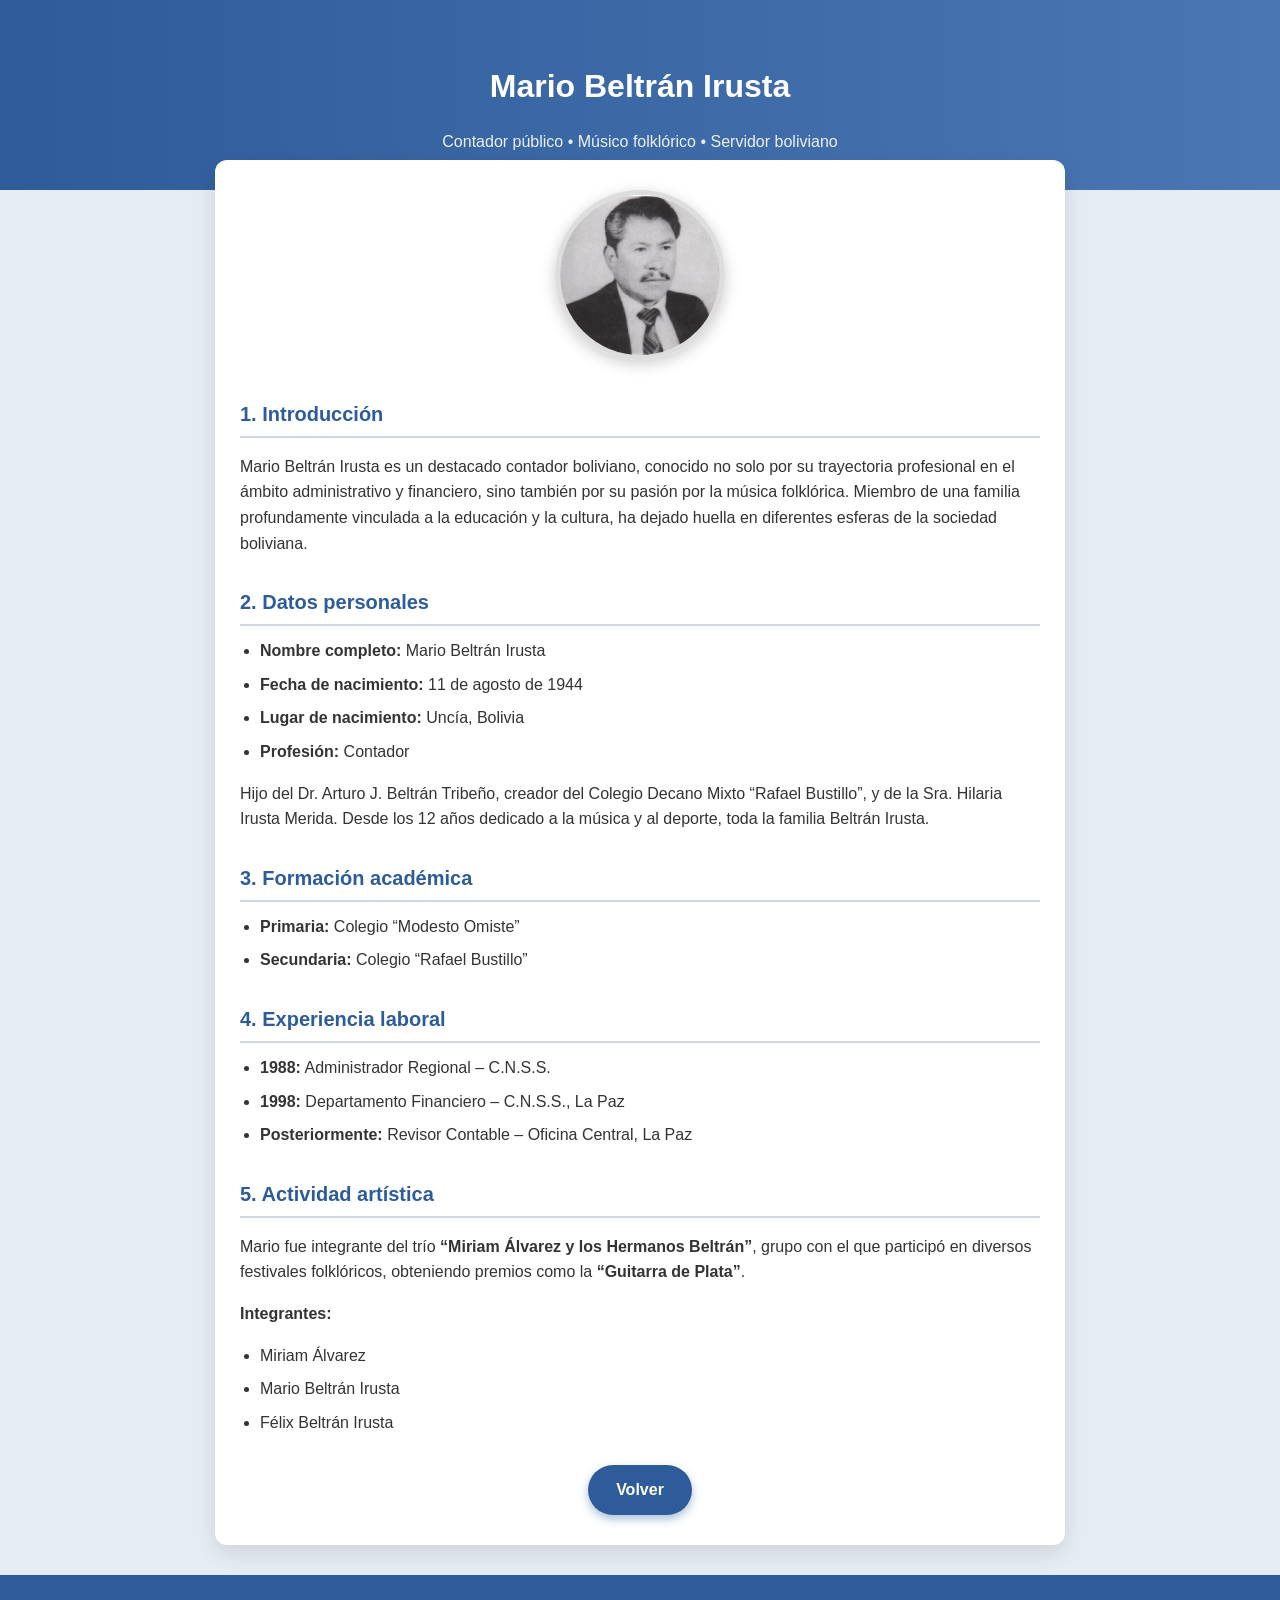
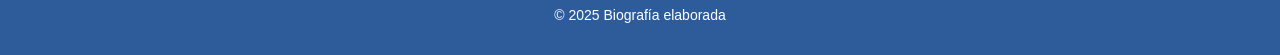
==== biografia1.html @ f3a8fcee "biografia" ====
<!DOCTYPE html>
<html lang="es">
<head>
  <meta charset="UTF-8" />
  <meta name="viewport" content="width=device-width, initial-scale=1.0"/>
  <title>Biografía de Mario Beltrán Irusta</title>
  <link rel="stylesheet" href="styles.css" />
</head>
<body>

  <header class="encabezado">
    <h1>Mario Beltrán Irusta</h1>
    <p class="subtitulo">Contador público • Músico folklórico • Servidor boliviano</p>
  </header>

  <main class="contenedor-biografia">

    <div class="foto-container">
      <img src="imagenes/Three.jpeg" alt="Foto de Mario Beltrán Irusta" class="foto-perfil" />
    </div>

    <section>
      <h2>1. Introducción</h2>
      <p>
        Mario Beltrán Irusta es un destacado contador boliviano, conocido no solo por su trayectoria profesional en el ámbito administrativo y financiero, sino también por su pasión por la música folklórica. Miembro de una familia profundamente vinculada a la educación y la cultura, ha dejado huella en diferentes esferas de la sociedad boliviana.
      </p>
    </section>

    <section>
      <h2>2. Datos personales</h2>
      <ul>
        <li><strong>Nombre completo:</strong> Mario Beltrán Irusta</li>
        <li><strong>Fecha de nacimiento:</strong> 11 de agosto de 1944</li>
        <li><strong>Lugar de nacimiento:</strong> Uncía, Bolivia</li>
        <li><strong>Profesión:</strong> Contador</li>
 
      </ul>
      <p>
        Hijo del Dr. Arturo J. Beltrán Tribeño, creador del Colegio Decano Mixto “Rafael Bustillo”, y de la Sra. Hilaria Irusta Merida. Desde los 12 años dedicado a la música y al deporte, toda la familia Beltrán Irusta.
      </p>
    </section>

    <section>
      <h2>3. Formación académica</h2>
      <ul>
        <li><strong>Primaria:</strong> Colegio “Modesto Omiste”</li>
        <li><strong>Secundaria:</strong> Colegio “Rafael Bustillo”</li>
      </ul>
    </section>

    <section>
      <h2>4. Experiencia laboral</h2>
      <ul>
        <li><strong>1988:</strong> Administrador Regional – C.N.S.S.</li>
        <li><strong>1998:</strong> Departamento Financiero – C.N.S.S., La Paz</li>
        <li><strong>Posteriormente:</strong> Revisor Contable – Oficina Central, La Paz</li>
      </ul>
    </section>

    <section>
      <h2>5. Actividad artística</h2>
      <p>
        Mario fue integrante del trío <strong>“Miriam Álvarez y los Hermanos Beltrán”</strong>, grupo con el que participó en diversos festivales folklóricos, obteniendo premios como la <strong>“Guitarra de Plata”</strong>.
      </p>
      <p><strong>Integrantes:</strong></p>
      <ul>
        <li>Miriam Álvarez</li>
        <li>Mario Beltrán Irusta</li>
        <li>Félix Beltrán Irusta</li>
      </ul>
    </section>

    <div class="boton-container">
      <a href="index.html" class="btn">Volver</a>
    </div>

  </main>

  <footer class="pie">
    <p>© 2025 Biografía elaborada </p>
  </footer>

</body>
</html>
---- styles.css ----
/* Fuente y cuerpo */
body {
  font-family: 'Segoe UI', Tahoma, Geneva, Verdana, sans-serif;
  margin: 0;
  background-color: #e6ecf3;
  color: #333;
  line-height: 1.6;
}

/* Encabezado */
.encabezado {
  background: linear-gradient(to right, #2e5c9a, #4a77b3);
  color: white;
  text-align: center;
  padding: 40px 20px 20px;
}

.encabezado h1 {
  font-size: 32px;
  margin-bottom: 5px;
}

.subtitulo {
  font-size: 16px;
  opacity: 0.9;
}

/* Contenedor principal */
.contenedor-biografia {
  max-width: 800px;
  margin: -30px auto 30px;
  padding: 30px 25px;
  background-color: white;
  border-radius: 12px;
  box-shadow: 0 8px 20px rgba(0, 0, 0, 0.1);
  z-index: 1;
  position: relative;
}

/* Foto */
.foto-container {
  text-align: center;
  margin-bottom: 25px;
}

.foto-perfil {
  width: 160px;
  height: 160px;
  object-fit: cover;
  border-radius: 50%;
  border: 5px solid #ddd;
  box-shadow: 0 4px 15px rgba(0, 0, 0, 0.2);
}

/* Secciones */
section {
  margin-top: 30px;
}

h2 {
  color: #2e5c9a;
  font-size: 20px;
  border-bottom: 2px solid #cfd8e2;
  padding-bottom: 6px;
  margin-bottom: 12px;
}

ul {
  padding-left: 20px;
  margin-top: 10px;
}

ul li {
  margin-bottom: 8px;
}

/* Botón */
.boton-container {
  text-align: center;
  margin-top: 30px;
}

.btn {
  display: inline-block;
  background-color: #2e5c9a;
  color: white;
  padding: 12px 28px;
  border-radius: 25px;
  text-decoration: none;
  font-weight: 600;
  font-size: 16px;
  box-shadow: 0 4px 10px rgba(46, 92, 154, 0.4);
  transition: background-color 0.3s ease, box-shadow 0.3s ease;
}

.btn:hover {
  background-color: #1f3b57;
  box-shadow: 0 6px 15px rgba(31, 59, 87, 0.6);
}

/* Pie de página */
.pie {
  text-align: center;
  font-size: 14px;
  padding: 15px 10px;
  background-color: #2e5c9a;
  color: white;
}

/* Responsive */
@media (max-width: 600px) {
  .contenedor-biografia {
    padding: 25px 15px;
    margin: 0 10px 30px;
  }

  .encabezado h1 {
    font-size: 26px;
  }

  h2 {
    font-size: 18px;
  }

  .foto-perfil {
    width: 120px;
    height: 120px;
  }
}
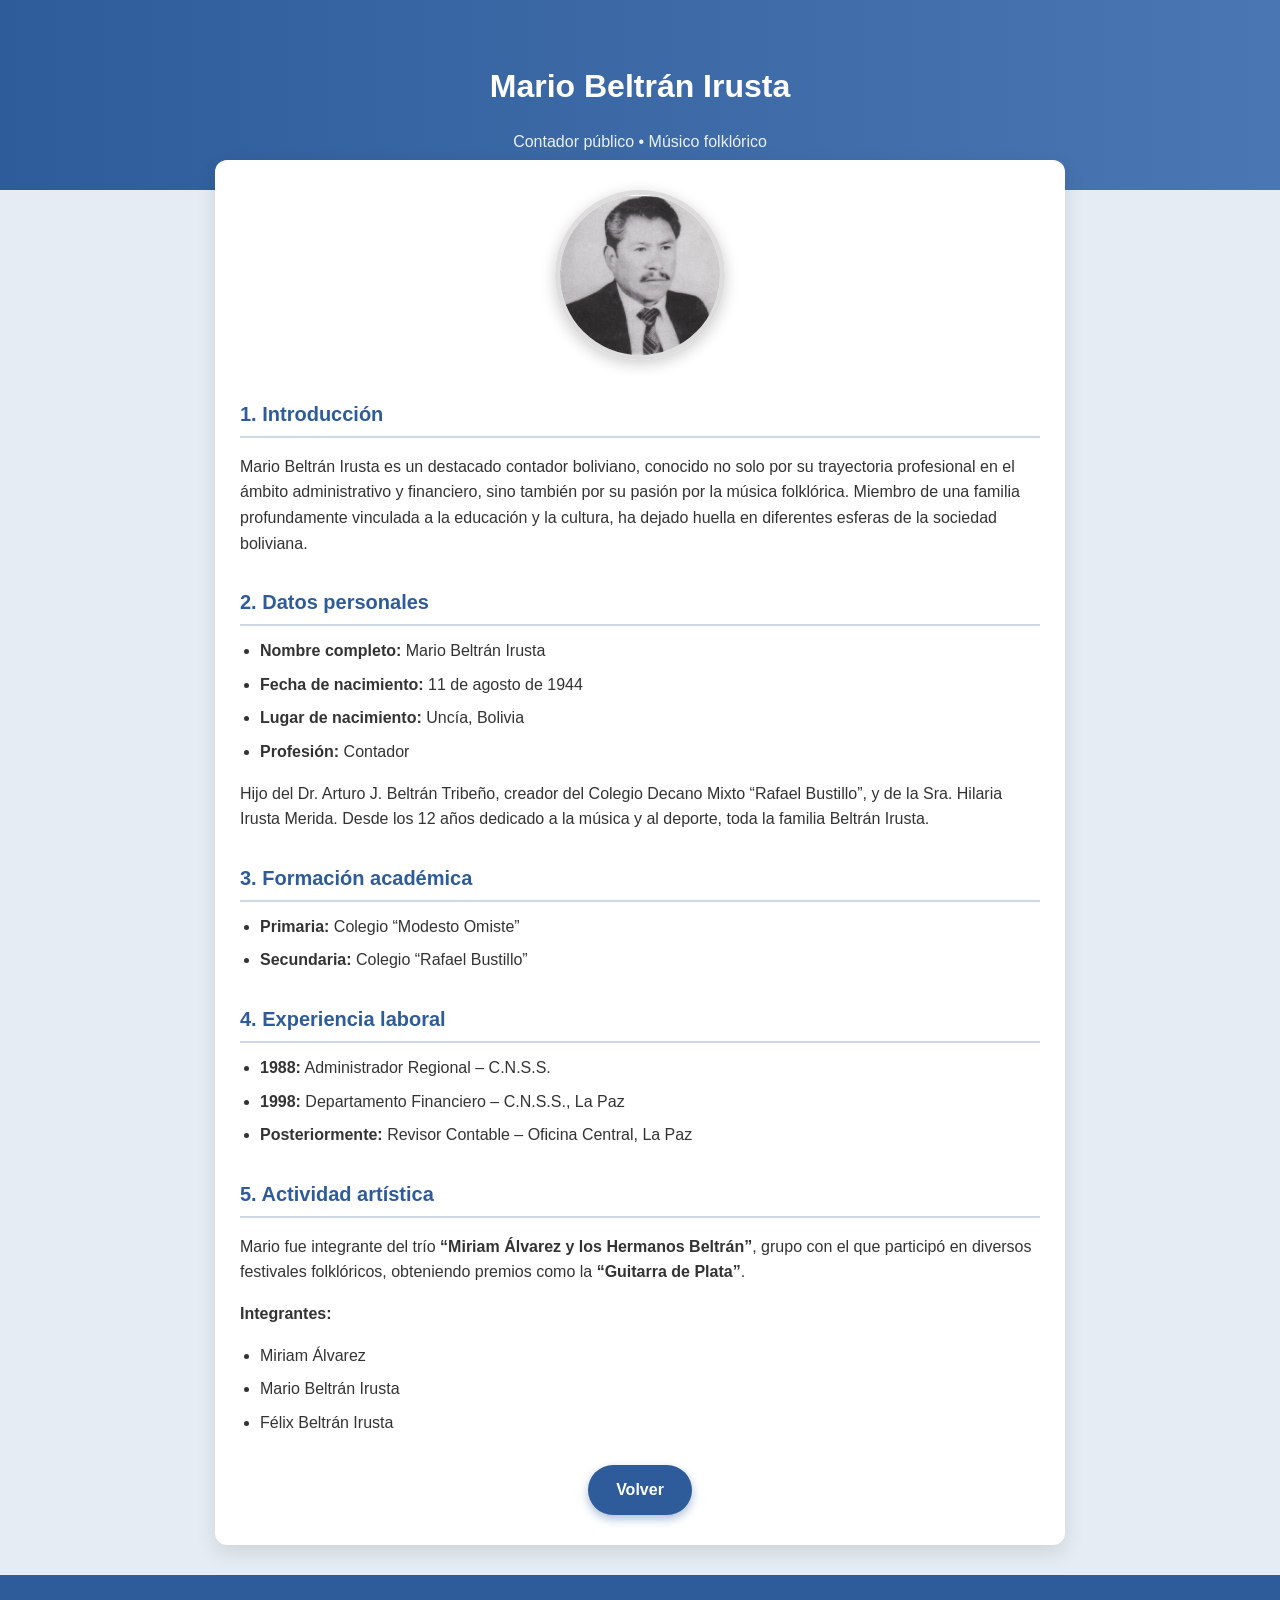
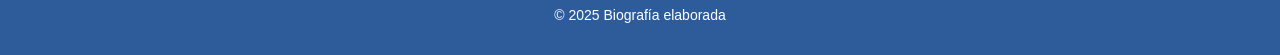
==== commit 599e1811: "biografia" ====
--- a/biografia1.html
+++ b/biografia1.html
@@ -10,7 +10,7 @@
 
   <header class="encabezado">
     <h1>Mario Beltrán Irusta</h1>
-    <p class="subtitulo">Contador público • Músico folklórico • Servidor boliviano</p>
+    <p class="subtitulo">Contador público • Músico folklórico </p>
   </header>
 
   <main class="contenedor-biografia">
